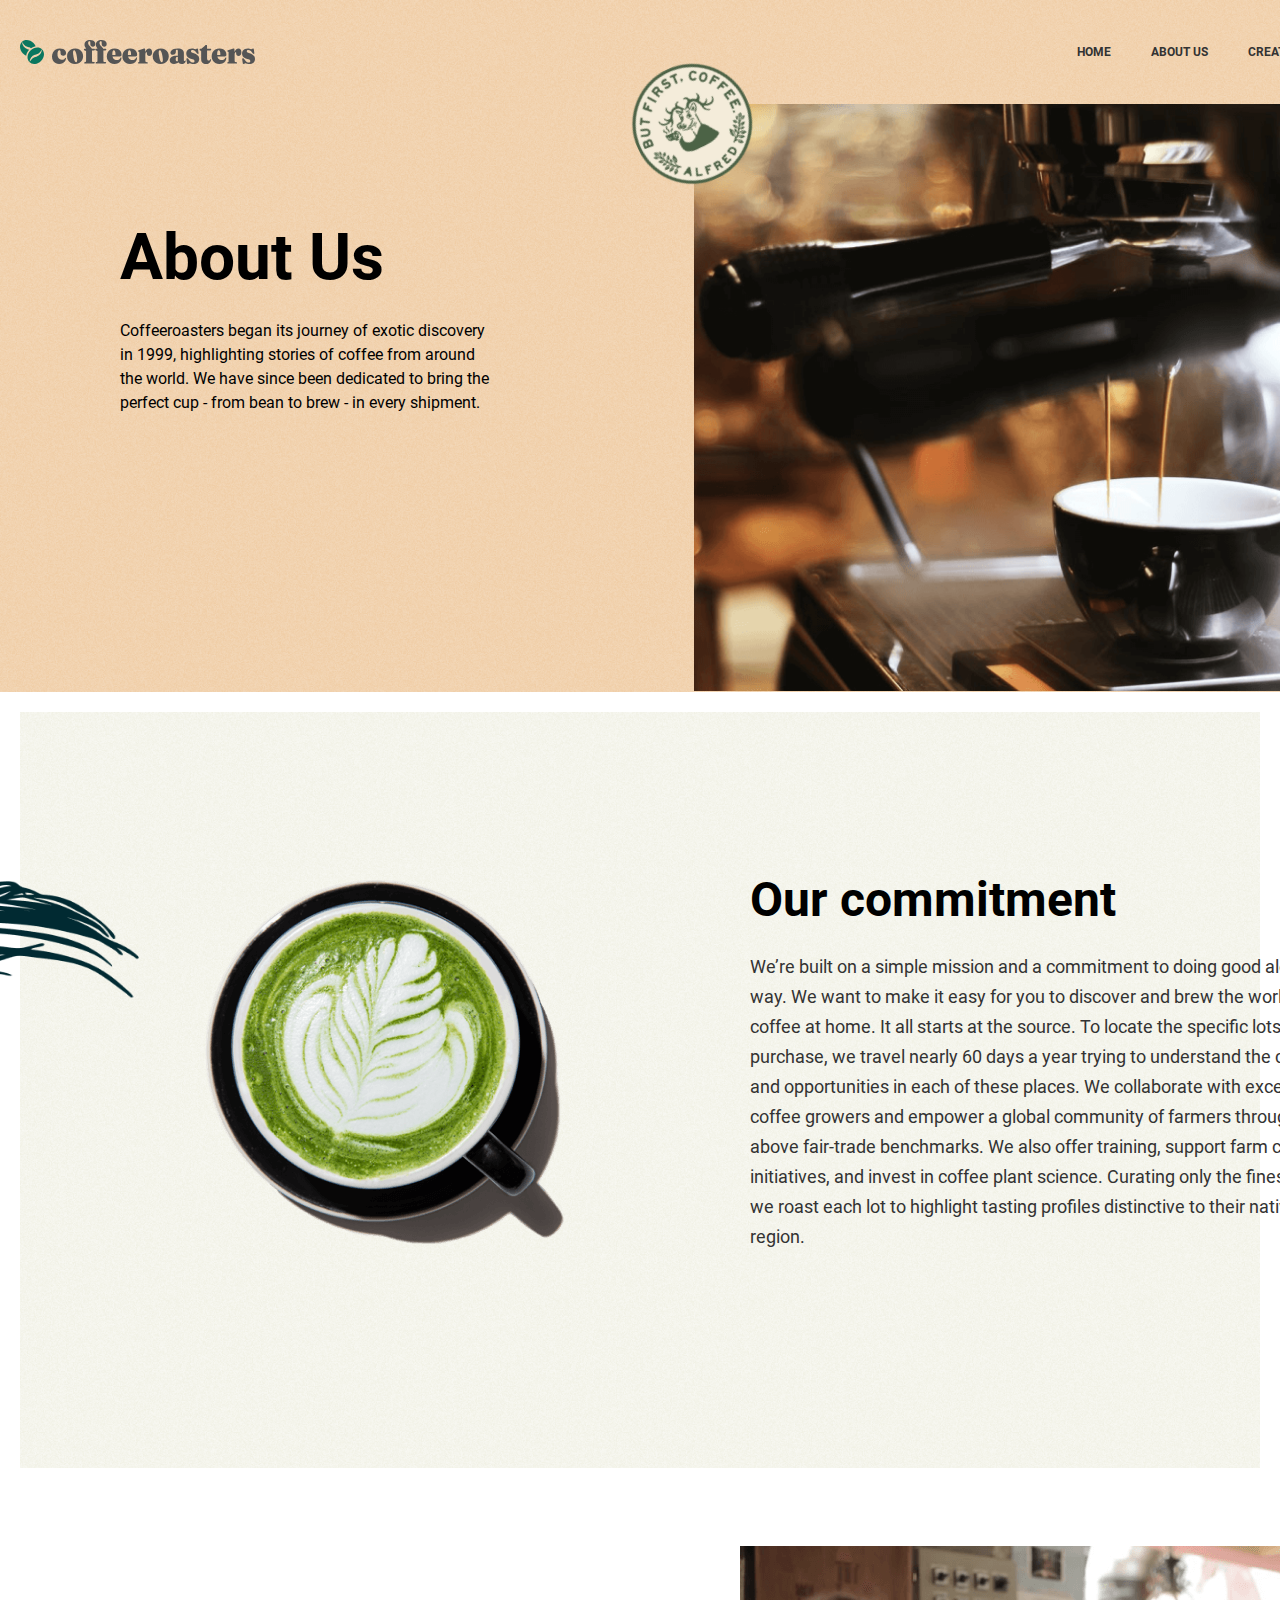
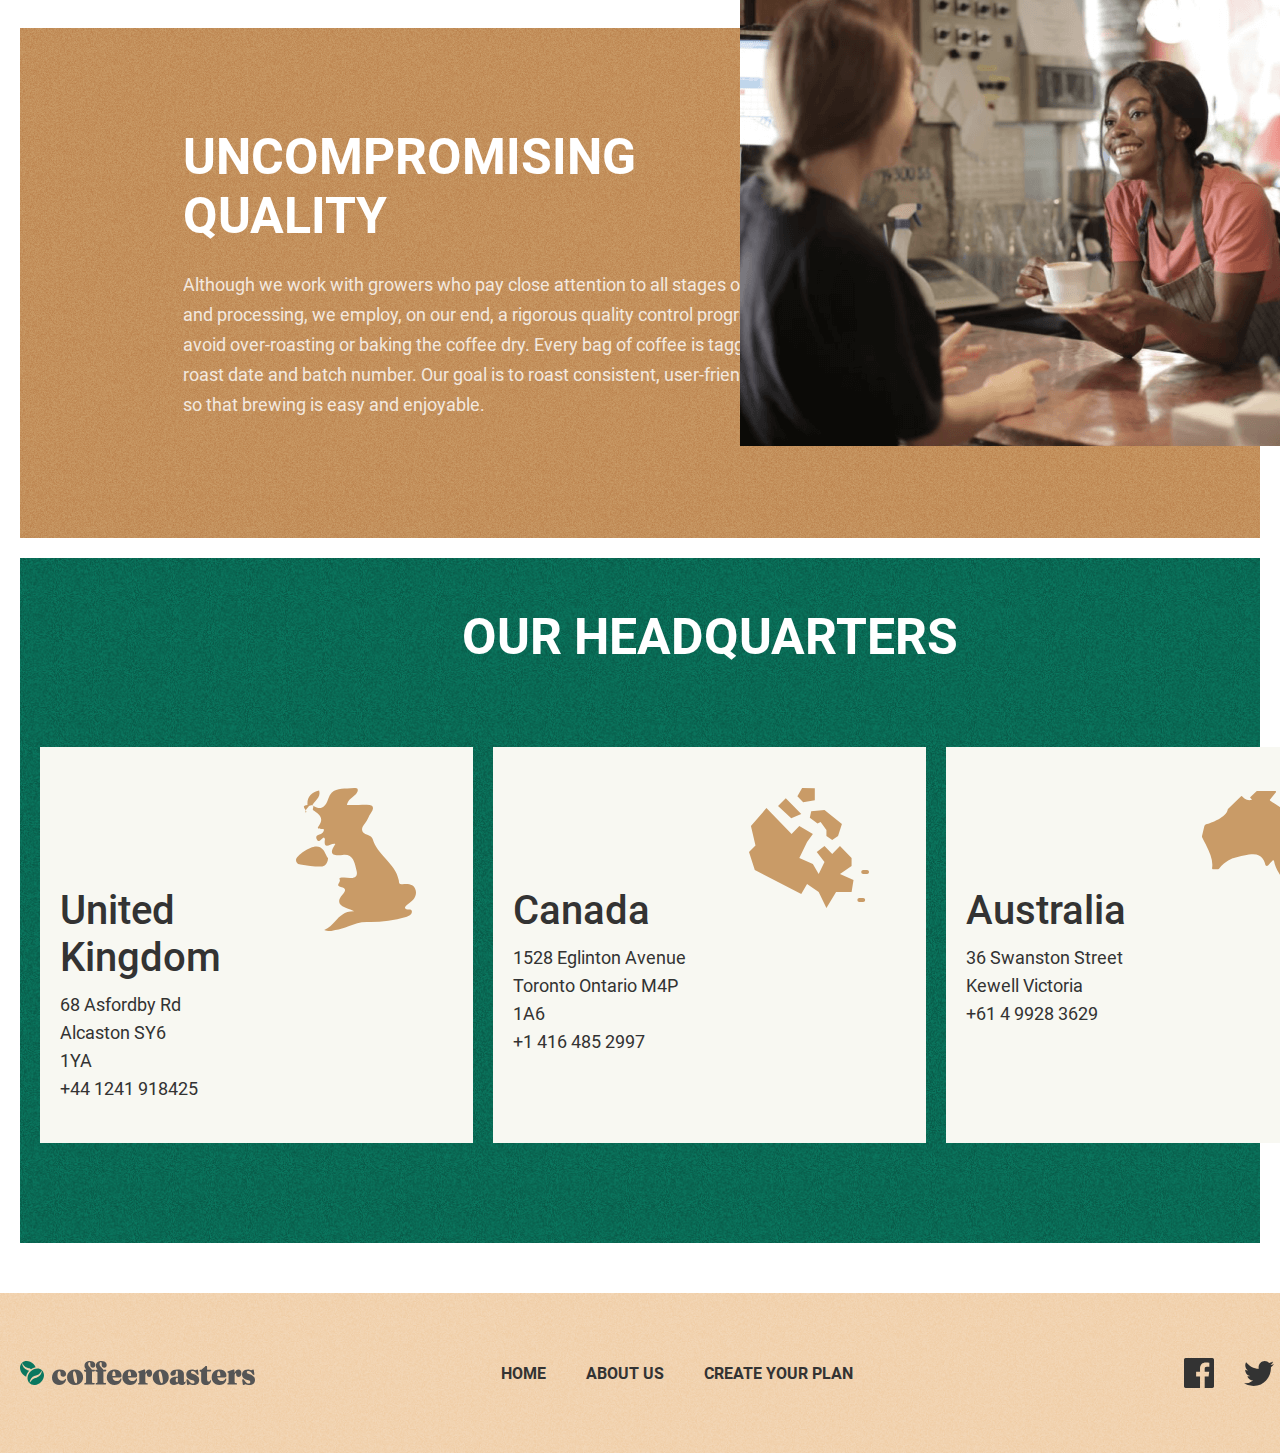
==== about.html @ f2bd2c2a "Add about.html" ====
<!DOCTYPE html>
<html lang="en">
<head>
    <meta charset="UTF-8">
    <meta http-equiv="X-UA-Compatible" content="IE=edge">
    <meta name="viewport" content="width=device-width, initial-scale=1.0">
    <link rel="stylesheet" href="./css/about.css">
    <title>Document</title>
</head>
<body>
    
    <header class="header">
        
        <div class="container">
            
            <div class="header__inner">
                
                <a class="header__logo" href="./index.html">
                    <img class="header__img" src="./img/coffee-logo.svg" alt="coffee-logotip">
                </a>
                
                <nav class="header__menu">
                    
                    <ol class="header__list">
                        
                        <li class="header__item"><a class="header__link" href="./index.html">HOME</a></li>
                        <li class="header__item"><a class="header__link" href="./about.html">ABOUT US</a></li>
                        <li class="header__item"><a class="header__link" href="#">CREATE YOUR PLAN</a></li>
                        
                    </ol>
                    
                </nav>
                
                
            </div>
            
        </div>
        
    </header>
    
    
    <main>
        
        <section class="hero">
            
            <div class="container">
                
                <div class="hero__inner">
                    
                    
                    <h1 class="hero__title">
                        About Us
                    </h1>
                    
                    <p class="hero__text">
                        Coffeeroasters began its journey of exotic discovery in 1999,
                        highlighting stories of coffee from around the world.
                        We have since been dedicated to bring the perfect cup - from bean to brew - in every shipment.
                    </p>
                    
                </div>
                
            </div>
            
        </section>
        
        
        <section class="commitment">
            
            <div class="commitment__inner">
                
                <div class="container">
                    
                    <div class="commitment__wrapper">
                        
                        <img class="commitment__img" src="./img/green-cup.png" alt="">
                        
                        <div class="commitment__cover">
                            
                            <h2 class="commitment__title">Our commitment</h2>
                            
                            <p class="commitment__text">
                                We’re built on a simple mission and a commitment to doing good along the way.
                                We want to make it easy for you to discover and brew the world’s best coffee 
                                at home. It all starts at the source. To locate the specific lots we want
                                to purchase, we travel nearly 60 days a year trying to understand 
                                the challenges and opportunities in each of these places. 
                                We collaborate with exceptional coffee growers and empower 
                                a global community of farmers through with well above fair-trade benchmarks.
                                We also offer training, support farm community initiatives,
                                and invest in coffee plant science. Curating only the finest blends, 
                                we roast each lot to highlight tasting profiles distinctive to their 
                                native growing region.
                            </p>
                            
                        </div>
                        
                        
                    </div>
                    
                </div>
                
                
                
            </div>
            
        </section>
        
        <section class="quality">
            
            <div class="quality__inner">
                
                <div class="container">
                    
                    <div class="quality__wrapper">                     
                        
                        <h2 class="quality__title">
                            Uncompromising quality
                        </h2>
                        
                        <p class="quality__text">
                            Although we work with growers who pay close attention to all 
                            stages of harvest and processing, we employ, on our end, 
                            a rigorous quality control program to avoid over-roasting 
                            or baking the coffee dry. Every bag of coffee is tagged with 
                            a roast date and batch number. Our goal is to roast consistent, 
                            user-friendly coffee, so that brewing is easy and enjoyable.
                        </p>
                        
                    </div>
                    
                    <img class="quality__img" src="./img/woman.png" alt="Two women are drinking coffee">
                    
                </div>
                
            </div>
            
        </section>
        
        
        <section class="headquaters">
            
            <div class="headquaters__inner">
                
                <div class="container">
                    
                    <h2 class="headquaters__title">
                        Our headquarters
                    </h2>
                    
                    <ul class="headquaters__list">
                        
                        <li class="headquaters__item">
                            
                            <div class="headquaters__wrapper">
                                
                                <h3 class="headquaters__text">
                                    United Kingdom
                                </h3>
                            </div>
                            
                            <div class="headquaters__cover">
                                
                                <address class="headquares__address">
                                    68  Asfordby Rd
                                    Alcaston
                                    SY6 1YA
                                </address>
                                
                                <a class="headquaters__tel" href="tel:+44 1241 918425">+44 1241 918425</a>
                                
                                
                            </div>
                            
                            
                            
                            
                        </li>
                        
                        <li class="headquaters__item headquaters__item--second">
                            
                            <div class="headquaters__wrapper ">
                                
                                <h3 class="headquaters__text">
                                    Canada
                                </h3>
                            </div>
                            
                            <div class="headquaters__cover headquaters__cover--second">
                                
                                <address class="headquares__address">
                                    1528  Eglinton Avenue
                                    Toronto
                                    Ontario M4P 1A6
                                </address>
                                
                                <a class="headquaters__tel" href="tel:+1 416 485 2997">+1 416 485 2997</a>
                                
                            </div>
                            
                        </li>
                        
                        <li class="headquaters__item headquaters__item--third">
                            
                            <div class="headquaters__wrapper">
                                
                                <h3 class="headquaters__text">
                                    Australia
                                </h3>
                            </div>
                            
                            <div class="headquaters__cover headquaters__cover--third">
                                
                                <address class="headquares__address">
                                    36 Swanston Street
                                    Kewell
                                    Victoria  
                                </address>
                                
                                <a class="headquaters__tel" href="tel:+61 4 9928 3629">+61 4 9928 3629</a>
                                
                                
                            </div>
                            
                        </li>
                        
                    </ul>
                    
                </div>
                
                
            </div>
            
        </section>
        
        
    </main>
    
    
    <footer class="footer">
        
        <div class="container">
            
            <div class="footer__inner">
                
                <a class="footer__logo" href="./index.html">
                    <img class="footer__img" src="./img/coffee-logo.svg" alt="coffeeroaster-logotip">
                </a>
                
                
                
                <ol class="footer__list">
                    
                    <li class="footer__item"><a class="footer__link" href="#">HOME</a></li>
                    <li class="footer__item"><a class="footer__link" href="#">ABOUT US</a></li>
                    <li class="footer__item"><a class="footer__link" href="#">CREATE YOUR PLAN</a></li>
                    
                </ol>
                
                <ul class="footer__search">
                    <li class="footer__social">
                        <a class="footer__network" href="https://www.facebook.com/" target="_blank"><img class="footer__pic" src="./img/facebook.svg" alt="facebook logo"></a>
                    </li>
                    
                    <li class="footer__social">
                        <a class="footer__network" href="https://ru-ru.facebook.com/TwitterInc/" target="_blank"><img class="footer__twitter" src="./img/twitter.svg" alt="twitter logo"></a>
                    </li>
                    
                    <li class="footer__social">
                        <a class="footer__network" href="https://www.instagram.com/" target="blank"><img class="footer__pic" src="./img/instagram.svg" alt="instagram logo"></a>
                    </li>
                </ul>
                
                
            </div>
            
            
        </div>
        
    </footer>
    
</body>
</html>
---- css/about.css ----
/* roboto-regular - latin */
@font-face {
    font-family: 'Roboto';
    font-style: normal;
    font-weight: 400;
    src: local(''),
    url('../fonts/roboto-v29-latin-regular.woff2') format('woff2'), /* Chrome 26+, Opera 23+, Firefox 39+ */
    url('../fonts/roboto-v29-latin-regular.woff') format('woff'); /* Chrome 6+, Firefox 3.6+, IE 9+, Safari 5.1+ */
}
/* roboto-500 - latin */
@font-face {
    font-family: 'Roboto';
    font-style: normal;
    font-weight: 500;
    src: local(''),
    url('../fonts/roboto-v29-latin-500.woff2') format('woff2'), /* Chrome 26+, Opera 23+, Firefox 39+ */
    url('../fonts/roboto-v29-latin-500.woff') format('woff'); /* Chrome 6+, Firefox 3.6+, IE 9+, Safari 5.1+ */
}
/* roboto-700 - latin */
@font-face {
    font-family: 'Roboto';
    font-style: normal;
    font-weight: 700;
    src: local(''),
    url('../fonts/roboto-v29-latin-700.woff2') format('woff2'), /* Chrome 26+, Opera 23+, Firefox 39+ */
    url('../fonts/roboto-v29-latin-700.woff') format('woff'); /* Chrome 6+, Firefox 3.6+, IE 9+, Safari 5.1+ */
}

*
{box-sizing: border-box;
}

img{
    vertical-align: middle;
    object-fit: cover;
}

body{
    margin: 0;
    padding: 0;
    font-family: "Roboto", "Aria", sans-serif;
    overflow-x: hidden;
}

.container{
    width: 1380px;
    margin: 0 auto;
    padding: 0 20px;
}

.visually-hidden {
    clip: rect(0 0 0 0);
    clip-path: inset(50%);
    height: 1px;
    overflow: hidden;
    position: absolute;
    white-space: nowrap;
    width: 1px;
}


.header{
    background-image: url("../img/back-img.png");
    background-repeat: no-repeat;
    background-size: cover;
    background-color: #F3D7B7;
    background-blend-mode:overlay;
    padding-top: 40px;
    padding-bottom: 40px;
    
}



.header__inner{
    display: flex;
    align-items: center;
    
    
}

.header__menu{
    margin-left: auto;
}

.header__list{
    display: flex;
    align-items: center;
    margin: 0;
    padding: 0;
    list-style: none;
    
    
}

.header__item{
    font-size: 12px;
    font-weight: 700;
    line-height: 14.06px;
}

.header__item ~ .header__item{
    margin-left: 40px;
}

.header__link{
    color:#333333;
    text-decoration: none;
}


/* ================hero=============== */


.hero{
    padding:116px 0 261px 0;
    background-image: url("../img/coffee-grinder.png"), url("../img/back-img.png") ;
    background-repeat: no-repeat;
    background-size: contain , 100%;
    background-position: calc(50% + 404px) calc(50% - 1px), center center;
    background-color: #f3d7b7;
    background-blend-mode: normal, overlay;
    position: relative;
}

.hero::before{
    position: absolute;
    top: -60px;
    left: calc(50% - 27px);
    z-index: 10;
    display: block;
    width: 160px;
    height: 160px;
    background-image: url("../img/deer-logo.svg");
    background-size: contain;
    background-repeat: no-repeat;
    content: "";
    
}

.hero__inner{
    width: 472px;
    padding-left: 100px;
    
}



.hero__title{
    font-weight: 700;
    font-size: 64px ;
    line-height:75px;
    margin-top: 0;
    margin-bottom: 24px;
}

.hero__text{
    font-weight: 400;
    font-size: 16px;
    line-height: 24px;
    margin-top: 0;
}

/* ================== ======================= */


.commitment {  
    margin-top: 20px;
    margin-bottom: 160px;
    padding: 0 20px;    
}

.commitment__inner {
    background-image: url("../img/collect-back.png");
    background-repeat: no-repeat;
    background-size: 100%;
    background-color: #F8F8F2;
    background-blend-mode: overlay;
    margin: 0 auto;
    padding: 160px 64px 216px 165px ;
    position: relative;
    z-index: 1;
}

.commitment__inner::before{
    width: 402px;
    height: 300px;
    position: absolute;
    top: 88px;
    right: calc(50% + 501px);
    z-index: -1;
    display: block;
    background-image: url("../img/green.png");
    background-size: 402px 300px;
    background-repeat: no-repeat; 
    content: "";
}

.commitment__wrapper {
    display: flex;
    align-items: center;
    
    
}

.commitment__img{
    width: 360px;
    height: 364px;
    margin-right: 185px;
    
}

.commitment__cover {
    width: 626px;
    
}
.commitment__title {
    font-size: 48px;
    font-weight: 700;
    line-height: 56px;
    margin-top: 0;
    margin-bottom: 24px;
    
}
.commitment__text {
    font-size: 18px;
    font-weight: 400;
    line-height: 30px;
    color: #333333;
    margin: 0;
}


/* ===============quality============ */


.quality {
    margin-bottom: 20px;
    padding: 0 20px;
    position: relative;
    
}
.quality__inner {
    padding-top:100px ;
    padding-left: 143px;
    padding-bottom: 118px;
    background-image: url("../img/choice-back.png");
    background-size: contain;
    background-color: #C99B67;
    background-blend-mode: overlay;
    
    
}

.quality__wrapper {
    width: 639px;
}


.quality__title {
    font-size: 50px;
    font-weight: 700;
    line-height: 59px;
    margin-top: 0;
    margin-bottom: 24px;
    text-transform: uppercase;
    color:#FFFFFF;
    
}
.quality__text {
    font-size: 18px;
    font-weight: 400;
    line-height: 30px; 
    color: #FFFFFF;
    margin: 0;
    opacity: 0.8;
}
.quality__img {
    width:550px ;
    height:500px ;
    position: absolute;
    top: -82px;
    left: calc(50% + 100px);
    
}


/* ====================headquaters============= */

.headquaters {
    margin-bottom: 50px;
    padding: 0 20px;   
}
.headquaters__inner {
    background-image: url("../img/choice-back.png");
    background-repeat: no-repeat;
    background-size: cover;
    background-color:#0A775F;
    background-blend-mode: overlay;
    padding-top: 50px;
    padding-bottom: 100px;
}

.headquaters__title{
    font-size: 50px;
    font-weight: 700;
    line-height: 59px;
    text-transform: uppercase;
    text-align: center;
    color: #FFFFFF;
    margin-top: 0;
    margin-bottom: 80px;
    
}


.headquaters__list {
    display: flex;
    margin: 0;
    padding: 0;
    list-style: none;
    
}
.headquaters__item {
    width: 433px;
    padding: 140px 0 40px 20px;
    background-color: #F8F8F2;
    position: relative;
}

.headquaters__item--second{
    margin: 0 20px;
}

.headquaters__item::after{
    width: 120px;
    height: 143px;
    position: absolute;
    top: 41px;
    left: 256px;
    z-index: 2;
    background-image: url("../img/map-first.svg");
    background-repeat: no-repeat;
    content: "";
}

.headquaters__item--second::after{
    width: 120px;
    height: 120px;
    position: absolute;
    top: 41px;
    left: 256px;
    z-index: 2;
    background-image: url("../img/map-second.svg");
    background-repeat: no-repeat;
    content: "";

}


.headquaters__item--third::after{
    width: 120px;
    height: 107px;
    position: absolute;
    top: 41px;
    left: 256px;
    z-index: 2;
    background-image: url("../img/map-third.svg");
    background-repeat: no-repeat;
    content: "";

}

.headquaters__cover{
    width: 141px;
}

.headquaters__cover--second{
    width: 178px;
}

.headquaters__cover--third{
    width: 159px;
}

.headquaters__wrapper {
    width: 231px;
}
.headquaters__text {
    font-size: 40px;
    font-weight: 500;
    line-height: 47px;
    color: #333333;
    margin-top: 0;
    margin-bottom: 10px;
    
}


.headquares__address { 
    font-style: normal; 
    font-size: 18px;
    font-weight: 400;
    line-height: 28px;
    color: #333333;
    
}
.headquaters__tel {
    font-size: 18px;
    font-weight: 400;
    line-height: 28px;
    color: #333333;
    text-decoration: none;
}


/* ==============footer============= */




.footer {
    background-image: url("../img/back-img.png");
    background-repeat: no-repeat;
    background-size: cover;
    background-color: #F3D7B7;
    background-blend-mode:overlay;
    padding: 65px 0 ;
}

.footer__inner {
    display: flex;
    align-items: center;
}
.footer__logo {
    margin-right: 246px;
}


.footer__list {
    display: flex;
    align-items: center;
    margin: 0;
    padding: 0;
    list-style: none;
}
.footer__item {
    margin-right: 40px;
}

.footer__item:nth-child(3){
    margin-right: 331px;

}


.footer__link {
    font-size: 16px;
    font-weight: 700;
    line-height: 19px;
    text-transform: uppercase;
    text-decoration: none;
    color: #333333;
}


.footer__search {
    display: flex;
    align-items: center;
    margin: 0;
    padding: 0;
    list-style: none;
}
.footer__social {
    margin-right: 30px;
}

.footer__social:nth-child(3){
    margin-right:0 ;
}

.footer__pic{
    width: 30px;
    height: 30px;
}

.footer__twitter{
    width: 30px;
    height: 25px;
}
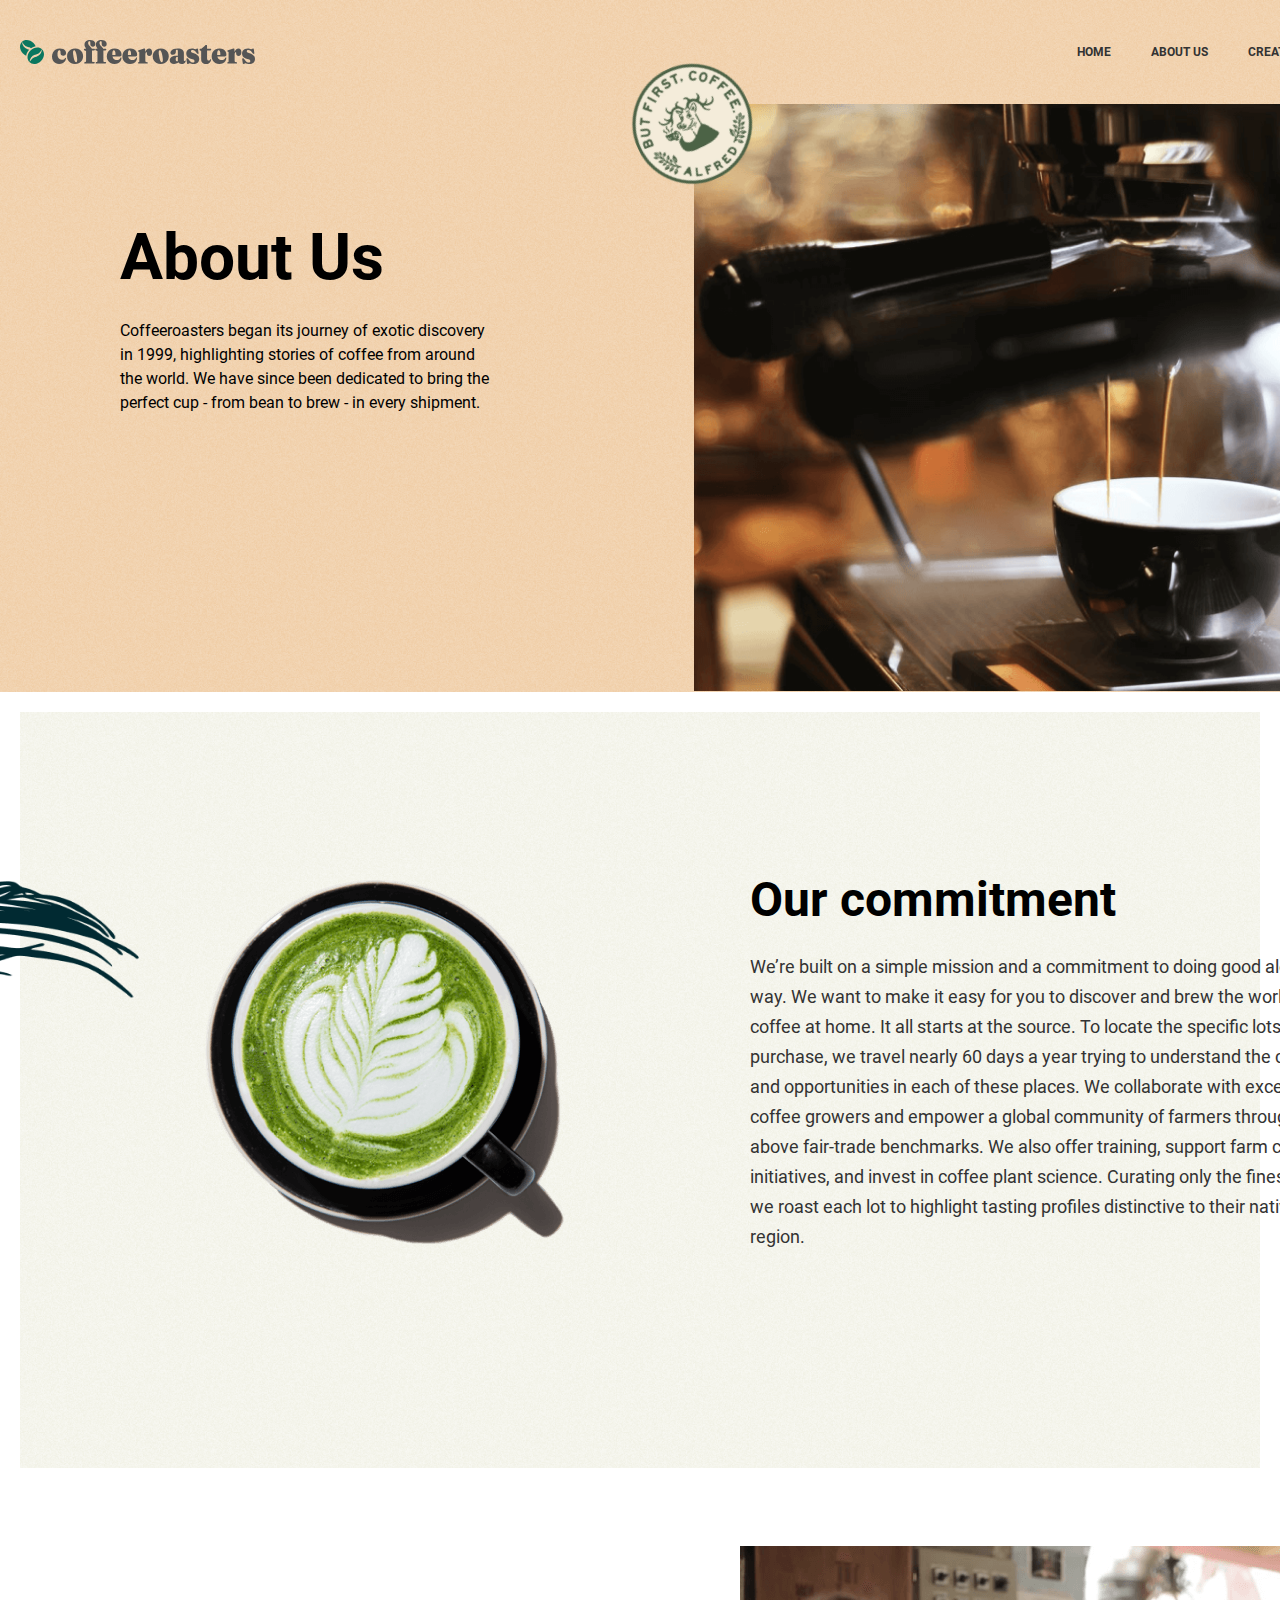
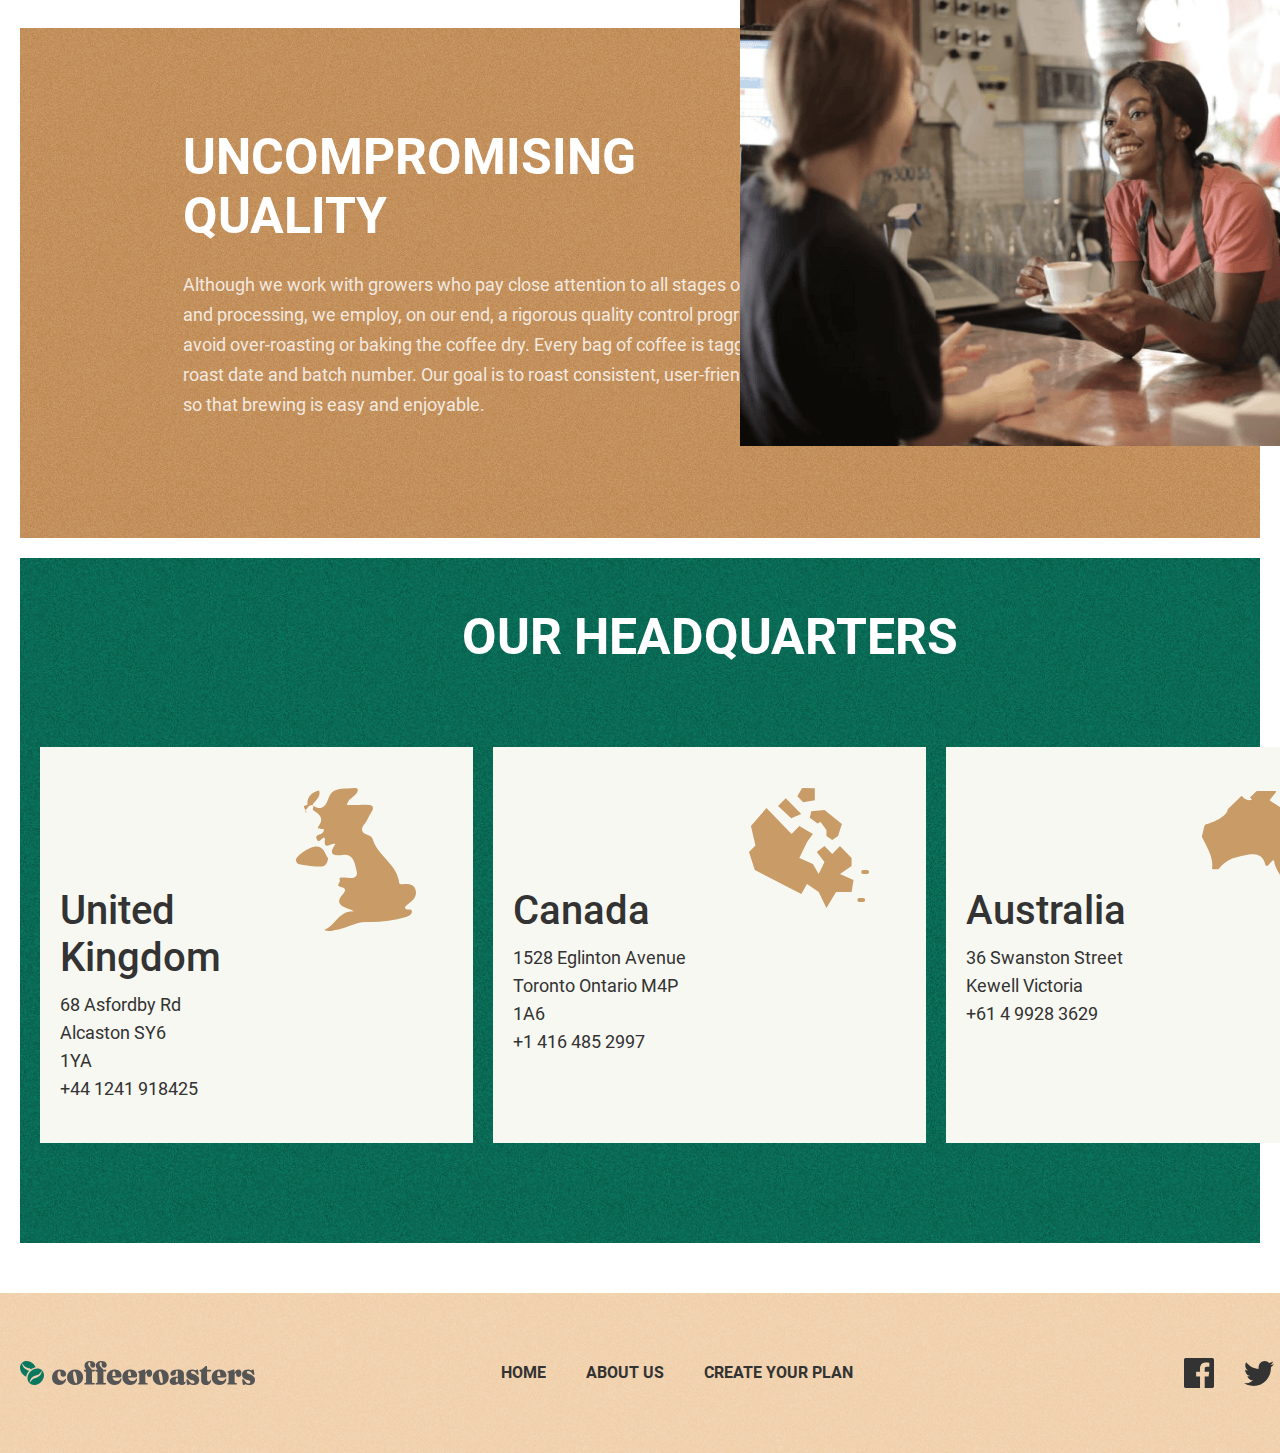
==== commit e88f2221: "Add sass blocks" ====
--- a/about.html
+++ b/about.html
@@ -4,28 +4,28 @@
     <meta charset="UTF-8">
     <meta http-equiv="X-UA-Compatible" content="IE=edge">
     <meta name="viewport" content="width=device-width, initial-scale=1.0">
-    <link rel="stylesheet" href="./css/about.css">
+    <link rel="stylesheet" href="./css/main.min.css">
     <title>Document</title>
 </head>
 <body>
     
-    <header class="header">
+    <about-header class="about-header">
         
         <div class="container">
             
-            <div class="header__inner">
-                
-                <a class="header__logo" href="./index.html">
-                    <img class="header__img" src="./img/coffee-logo.svg" alt="coffee-logotip">
+            <div class="about-header__inner">
+                
+                <a class="about-header__logo" href="./index.html">
+                    <img class="about-header__img" src="./img/coffee-logo.svg" alt="coffee-logotip">
                 </a>
                 
-                <nav class="header__menu">
-                    
-                    <ol class="header__list">
-                        
-                        <li class="header__item"><a class="header__link" href="./index.html">HOME</a></li>
-                        <li class="header__item"><a class="header__link" href="./about.html">ABOUT US</a></li>
-                        <li class="header__item"><a class="header__link" href="#">CREATE YOUR PLAN</a></li>
+                <nav class="about-header__menu">
+                    
+                    <ol class="about-header__list">
+                        
+                        <li class="about-header__item"><a class="about-header__link" href="./index.html">HOME</a></li>
+                        <li class="about-header__item"><a class="about-header__link" href="./about.html">ABOUT US</a></li>
+                        <li class="about-header__item"><a class="about-header__link" href="#">CREATE YOUR PLAN</a></li>
                         
                     </ol>
                     
@@ -36,23 +36,23 @@
             
         </div>
         
-    </header>
+    </about-header>
     
     
     <main>
         
-        <section class="hero">
+        <section class="about-hero">
             
             <div class="container">
                 
-                <div class="hero__inner">
-                    
-                    
-                    <h1 class="hero__title">
+                <div class="about-hero__inner">
+                    
+                    
+                    <h1 class="about-hero__title">
                         About Us
                     </h1>
                     
-                    <p class="hero__text">
+                    <p class="about-hero__text">
                         Coffeeroasters began its journey of exotic discovery in 1999,
                         highlighting stories of coffee from around the world.
                         We have since been dedicated to bring the perfect cup - from bean to brew - in every shipment.
@@ -73,7 +73,9 @@
                     
                     <div class="commitment__wrapper">
                         
-                        <img class="commitment__img" src="./img/green-cup.png" alt="">
+                        <img class="commitment__img" src="./img/green-cup.png" 
+                        srcset="./img/green-cup.png 1x, ./img/green-cup@2x.png 2x"
+                        alt="a cup of milk on the surface painted leaf" width="360px" height="364px">
                         
                         <div class="commitment__cover">
                             
@@ -129,7 +131,8 @@
                         
                     </div>
                     
-                    <img class="quality__img" src="./img/woman.png" alt="Two women are drinking coffee">
+                    <img class="quality__img" src="./img/woman.png" srcset="./img/woman.png 1x, ./img/woman@2x.png 2x"
+                    alt="Two women are drinking coffee" width="550" height="500">
                     
                 </div>
                 
--- a/css/main.min.css
+++ b/css/main.min.css
@@ -0,0 +1,2 @@
+@font-face{font-family:'Roboto';font-style:normal;font-weight:400;src:local(""),url("../fonts/roboto-v29-latin-regular.woff2") format("woff2"),url("../fonts/roboto-v29-latin-regular.woff") format("woff")}@font-face{font-family:'Roboto';font-style:normal;font-weight:500;src:local(""),url("../fonts/roboto-v29-latin-500.woff2") format("woff2"),url("../fonts/roboto-v29-latin-500.woff") format("woff")}@font-face{font-family:'Roboto';font-style:normal;font-weight:700;src:local(""),url("../fonts/roboto-v29-latin-700.woff2") format("woff2"),url("../fonts/roboto-v29-latin-700.woff") format("woff")}/*! normalize.css v8.0.1 | MIT License | github.com/necolas/normalize.css */html{line-height:1.15;-webkit-text-size-adjust:100%}body{margin:0}main{display:block}h1{font-size:2em;margin:0.67em 0}hr{-webkit-box-sizing:content-box;box-sizing:content-box;height:0;overflow:visible}pre{font-family:monospace, monospace;font-size:1em}a{background-color:transparent}abbr[title]{border-bottom:none;text-decoration:underline;-webkit-text-decoration:underline dotted;text-decoration:underline dotted}b,strong{font-weight:bolder}code,kbd,samp{font-family:monospace, monospace;font-size:1em}small{font-size:80%}sub,sup{font-size:75%;line-height:0;position:relative;vertical-align:baseline}sub{bottom:-0.25em}sup{top:-0.5em}img{border-style:none}button,input,optgroup,select,textarea{font-family:inherit;font-size:100%;line-height:1.15;margin:0}button,input{overflow:visible}button,select{text-transform:none}button,[type="button"],[type="reset"],[type="submit"]{-webkit-appearance:button}button::-moz-focus-inner,[type="button"]::-moz-focus-inner,[type="reset"]::-moz-focus-inner,[type="submit"]::-moz-focus-inner{border-style:none;padding:0}button:-moz-focusring,[type="button"]:-moz-focusring,[type="reset"]:-moz-focusring,[type="submit"]:-moz-focusring{outline:1px dotted ButtonText}fieldset{padding:0.35em 0.75em 0.625em}legend{-webkit-box-sizing:border-box;box-sizing:border-box;color:inherit;display:table;max-width:100%;padding:0;white-space:normal}progress{vertical-align:baseline}textarea{overflow:auto}[type="checkbox"],[type="radio"]{-webkit-box-sizing:border-box;box-sizing:border-box;padding:0}[type="number"]::-webkit-inner-spin-button,[type="number"]::-webkit-outer-spin-button{height:auto}[type="search"]{-webkit-appearance:textfield;outline-offset:-2px}[type="search"]::-webkit-search-decoration{-webkit-appearance:none}::-webkit-file-upload-button{-webkit-appearance:button;font:inherit}details{display:block}summary{display:list-item}template{display:none}[hidden]{display:none}html{height:100%;scroll-behavior:smooth}*,*::before,*::after{-webkit-box-sizing:border-box;box-sizing:border-box}body{display:-webkit-box;display:-ms-flexbox;display:flex;-webkit-box-orient:vertical;-webkit-box-direction:normal;-ms-flex-direction:column;flex-direction:column;height:100%;margin:0;padding:0;font-family:"Roboto", "Aria", sans-serif;overflow-x:hidden}main{-webkit-box-flex:1;-ms-flex-positive:1;flex-grow:1}img{max-width:100%;height:auto;vertical-align:middle;-o-object-fit:cover;object-fit:cover}.visually-hidden{clip:rect(0 0 0 0);-webkit-clip-path:inset(50%);clip-path:inset(50%);height:1px;overflow:hidden;position:absolute;white-space:nowrap;width:1px}.container{width:1380px;margin:0 auto;padding:0 20px}.header{background-image:url("../img/back-img.png");background-repeat:no-repeat;background-size:cover;background-color:#F3D7B7;background-blend-mode:overlay;padding-top:40px;padding-bottom:40px}.header__inner{display:-webkit-box;display:-ms-flexbox;display:flex;-webkit-box-align:center;-ms-flex-align:center;align-items:center}.header__menu{margin-left:auto}.header__list{display:-webkit-box;display:-ms-flexbox;display:flex;-webkit-box-align:center;-ms-flex-align:center;align-items:center;margin:0;padding:0;list-style:none}.header__item{font-size:12px;font-weight:700;line-height:14.06px}.header__item ~ .header__item{margin-left:40px}.header__link{color:#333333;text-decoration:none}.hero{padding:116px 0 249px 0;background-image:url("../img/two-cups.png"),url("../img/back-img.png");background-repeat:no-repeat;background-size:contain , 100%;background-position:calc(50% + 404px) calc(50% - 1px),center center;background-color:#f3d7b7;background-blend-mode:normal, overlay;position:relative}.hero::before{position:absolute;top:-60px;left:calc(50% - 27px);z-index:10;display:block;width:160px;height:160px;background-image:url("../img/deer-logo.svg");background-size:contain;background-repeat:no-repeat;content:""}.hero__inner{width:564px;padding-left:100px}.hero__title{font-weight:700;font-size:64px;line-height:75px;margin-top:0;margin-bottom:24px}.hero__text{font-weight:400;font-size:16px;line-height:24px;margin-top:0;margin-bottom:34px}.hero__click{display:inline-block;font-size:16px;font-weight:500;line-height:18.75px;text-decoration:none;padding:16px 24px;color:#FFFFFF;background-color:#0A775F;border-radius:100px}.hero__logo{position:absolute;top:-82px;right:590px}.collection{margin-top:20px;margin-bottom:20px;padding:0 20px;background-color:#FFFFFF}.collection__inner{background-image:url("../img/collect-back.png");background-repeat:no-repeat;background-size:100%;background-color:#F8F8F2;background-blend-mode:overlay;margin:0 auto;padding:50px 0px;position:relative}.collection__inner::before{width:402px;height:300px;position:absolute;top:88px;right:calc(50% + 501px);display:block;background-image:url("../img/green.png");background-size:402px 300px;background-repeat:no-repeat;content:""}.collection__title{font-size:50px;font-weight:700;line-height:58.59px;text-align:center;margin-top:0;margin-bottom:80px}.collection__list{width:1114px;margin:0 auto;padding:0;list-style:none;position:relative}.collection__list::after{width:392px;height:477px;position:absolute;top:509px;left:calc(50% + 571px);background-image:url("../img/green2.png");background-size:392px 477px;background-repeat:no-repeat;content:""}.collection__item{display:-webkit-box;display:-ms-flexbox;display:flex;-webkit-box-align:center;-ms-flex-align:center;align-items:center}.collection__item:nth-child(2){-webkit-box-orient:horizontal;-webkit-box-direction:reverse;-ms-flex-direction:row-reverse;flex-direction:row-reverse}.collection__item:nth-child(4){-webkit-box-orient:horizontal;-webkit-box-direction:reverse;-ms-flex-direction:row-reverse;flex-direction:row-reverse}.collection__item--fourth{position:relative}.collection__item--fourth::before{width:316px;height:269px;position:absolute;top:-47px;right:calc(50% + 627px);background-image:url("../img/green3.png");background-size:316px 269px;background-repeat:no-repeat;content:""}.collection__img{width:450px;height:375px;margin-right:117px}.collection__img--right{margin-right:0;margin-left:117px}.collection__wrapper{width:453px}.collection__wrapper--second{width:390px}.collection__wrapper--fourth{width:410px}.collection__text{font-size:48px;font-weight:500;line-height:56px;text-transform:uppercase;color:#333333;margin-top:0;margin-bottom:10px}.collection__info{font-size:22px;font-weight:400;line-height:34px;margin:0}.choice{padding:0 20px 0 20px;margin-bottom:289px;position:relative}.choice__inner{height:703px;background-image:url("../img/choice-back.png");background-size:contain;background-color:#C99B67;background-blend-mode:overlay;padding-top:50px}.choice__wrapper{width:548px;margin:0 auto;margin-bottom:80px}.choice__title{font-size:50px;font-weight:700;line-height:59px;text-transform:uppercase;margin-top:0;margin-bottom:10px;text-align:center;color:#FFFFFF}.choice__text{font-size:16px;font-weight:400;line-height:28px;letter-spacing:0px;text-align:center;margin:0;opacity:80%}.choice__list{display:-webkit-box;display:-ms-flexbox;display:flex;-webkit-box-align:center;-ms-flex-align:center;align-items:center;-webkit-box-pack:center;-ms-flex-pack:center;justify-content:center;list-style:none;margin:0;padding:0;position:absolute;bottom:-189px;left:0;right:0;z-index:2}.choice__item:nth-child(2){margin:0 20px}.choice__list::before{position:absolute;top:-50px;right:calc(50% + 581px);z-index:3;width:140px;height:144px;background-image:url("../img/choice.svg");background-repeat:no-repeat;background-size:140px 144px;content:""}.choice__img{width:433px;height:500px;margin-bottom:28px}.choice__pack{width:377px}.choice__quality{font-size:30px;font-weight:500;line-height:35px;text-transform:uppercase;margin-top:0;margin-bottom:10px;color:#333333}.choice__benefit{font-size:18px;font-weight:400;line-height:28px;margin:0;color:#333333}.works{padding:0 20px 0 20px;margin-bottom:50px;position:relative}.works::before{width:192px;height:129px;position:absolute;top:44px;left:calc(50% + 438px);z-index:2;background-image:url("../img/ball.svg");background-repeat:no-repeat;background-size:192px 129px;content:""}.works__inner{background-image:url("../img/choice-back.png");background-repeat:no-repeat;background-size:cover;background-color:#0A775F;background-blend-mode:overlay;padding-top:50px;padding-bottom:50px}.works__title{font-size:50px;font-weight:700;line-height:59px;text-transform:uppercase;text-align:center;margin-top:0;margin-bottom:110px;color:#FFFFFF}.works__level{width:966px;height:3px;margin-bottom:50px;border-style:dashed;border-color:#C99B67;position:relative;z-index:1}.works__square{width:60px;height:60px;position:absolute;top:-31px;left:-3px;background:#F8F8F2;border:4px solid #C99B67;-webkit-box-sizing:border-box;box-sizing:border-box}.works__square--second{position:absolute;top:-31px;left:452px}.works__square--third{position:absolute;top:-31px;left:905px}.works__list{display:-webkit-box;display:-ms-flexbox;display:flex;list-style:none;margin:0;padding:0;margin-bottom:60px}.works__item{width:433px;padding:20px 20px 40px 20px;background-color:#F8F8F2}.works__item:nth-child(2){margin:0 20px}.works__number{display:block;width:69px;height:75px;font-size:64px;font-weight:400;line-height:75px;margin-left:auto;margin-bottom:45px;color:#333333;opacity:0.8}.works__wrapper{width:385px}.works__cover{width:248px}.works__text{font-size:40px;font-weight:500;line-height:47px;text-transform:uppercase;margin-top:0;margin-bottom:10px;color:#333333}.works__info{font-size:18px;font-weight:400;line-height:28px;margin:0;color:#333333}.works__recover{text-align:center}.works__link{display:inline-block;font-size:16px;font-weight:500;line-height:19px;text-transform:uppercase;text-decoration:none;text-align:center;padding:16px 24px;color:#FFFFFF;background:#C99B67;border-radius:100px}.footer{background-image:url("../img/back-img.png");background-repeat:no-repeat;background-size:cover;background-color:#F3D7B7;background-blend-mode:overlay;padding:65px 0}.footer__inner{display:-webkit-box;display:-ms-flexbox;display:flex;-webkit-box-align:center;-ms-flex-align:center;align-items:center}.footer__logo{margin-right:246px}.footer__list{display:-webkit-box;display:-ms-flexbox;display:flex;-webkit-box-align:center;-ms-flex-align:center;align-items:center;margin:0;padding:0;list-style:none}.footer__item{margin-right:40px}.footer__item:nth-child(3){margin-right:331px}.footer__link{font-size:16px;font-weight:700;line-height:19px;text-transform:uppercase;text-decoration:none;color:#333333}.footer__search{display:-webkit-box;display:-ms-flexbox;display:flex;-webkit-box-align:center;-ms-flex-align:center;align-items:center;margin:0;padding:0;list-style:none}.footer__social{margin-right:30px}.footer__social:nth-child(3){margin-right:0}.footer__pic{width:30px;height:30px}.footer__twitter{width:30px;height:25px}.about-header{background-image:url("../../img/back-img.png");background-repeat:no-repeat;background-size:cover;background-color:#F3D7B7;background-blend-mode:overlay;padding-top:40px;padding-bottom:40px}.about-header__inner{display:-webkit-box;display:-ms-flexbox;display:flex;-webkit-box-align:center;-ms-flex-align:center;align-items:center}.about-header__menu{margin-left:auto}.about-header__list{display:-webkit-box;display:-ms-flexbox;display:flex;-webkit-box-align:center;-ms-flex-align:center;align-items:center;margin:0;padding:0;list-style:none}.about-header__item{font-size:12px;font-weight:700;line-height:14.06px}.about-header__item ~ .about-header__item{margin-left:40px}.about-header__link{color:#333333;text-decoration:none}.about-hero{padding:116px 0 261px 0;background-image:url("../img/coffee-grinder.png"),url("../img/back-img.png");background-repeat:no-repeat;background-size:contain , 100%;background-position:calc(50% + 404px) calc(50% - 1px),center center;background-color:#f3d7b7;background-blend-mode:normal, overlay;position:relative}.about-hero::before{position:absolute;top:-60px;left:calc(50% - 27px);z-index:10;display:block;width:160px;height:160px;background-image:url("../img/deer-logo.svg");background-size:contain;background-repeat:no-repeat;content:""}.about-hero__inner{width:472px;padding-left:100px}.about-hero__title{font-weight:700;font-size:64px;line-height:75px;margin-top:0;margin-bottom:24px}.about-hero__text{font-weight:400;font-size:16px;line-height:24px;margin-top:0}.commitment{margin-top:20px;margin-bottom:160px;padding:0 20px}.commitment__inner{background-image:url("../img/collect-back.png");background-repeat:no-repeat;background-size:100%;background-color:#F8F8F2;background-blend-mode:overlay;margin:0 auto;padding:160px 64px 216px 165px;position:relative;z-index:1}.commitment__inner::before{width:402px;height:300px;position:absolute;top:88px;right:calc(50% + 501px);z-index:-1;display:block;background-image:url("../img/green.png");background-size:402px 300px;background-repeat:no-repeat;content:""}.commitment__wrapper{display:-webkit-box;display:-ms-flexbox;display:flex;-webkit-box-align:center;-ms-flex-align:center;align-items:center}.commitment__img{width:360px;height:364px;margin-right:185px}.commitment__cover{width:626px}.commitment__title{font-size:48px;font-weight:700;line-height:56px;margin-top:0;margin-bottom:24px}.commitment__text{font-size:18px;font-weight:400;line-height:30px;color:#333333;margin:0}.quality{margin-bottom:20px;padding:0 20px;position:relative}.quality__inner{padding-top:100px;padding-left:143px;padding-bottom:118px;background-image:url("../img/choice-back.png");background-size:contain;background-color:#C99B67;background-blend-mode:overlay}.quality__wrapper{width:639px}.quality__title{font-size:50px;font-weight:700;line-height:59px;margin-top:0;margin-bottom:24px;text-transform:uppercase;color:#FFFFFF}.quality__text{font-size:18px;font-weight:400;line-height:30px;color:#FFFFFF;margin:0;opacity:0.8}.quality__img{width:550px;height:500px;position:absolute;top:-82px;left:calc(50% + 100px)}.headquaters{margin-bottom:50px;padding:0 20px}.headquaters__inner{background-image:url("../img/choice-back.png");background-repeat:no-repeat;background-size:cover;background-color:#0A775F;background-blend-mode:overlay;padding-top:50px;padding-bottom:100px}.headquaters__title{font-size:50px;font-weight:700;line-height:59px;text-transform:uppercase;text-align:center;color:#FFFFFF;margin-top:0;margin-bottom:80px}.headquaters__list{display:-webkit-box;display:-ms-flexbox;display:flex;margin:0;padding:0;list-style:none}.headquaters__item{width:433px;padding:140px 0 40px 20px;background-color:#F8F8F2;position:relative}.headquaters__item--second{margin:0 20px}.headquaters__item::after{width:120px;height:143px;position:absolute;top:41px;left:256px;z-index:2;background-image:url("../img/map-first.svg");background-repeat:no-repeat;content:""}.headquaters__item--second::after{width:120px;height:120px;position:absolute;top:41px;left:256px;z-index:2;background-image:url("../img/map-second.svg");background-repeat:no-repeat;content:""}.headquaters__item--third::after{width:120px;height:107px;position:absolute;top:41px;left:256px;z-index:2;background-image:url("../img/map-third.svg");background-repeat:no-repeat;content:""}.headquaters__cover{width:141px}.headquaters__cover--second{width:178px}.headquaters__cover--third{width:159px}.headquaters__wrapper{width:231px}.headquaters__text{font-size:40px;font-weight:500;line-height:47px;color:#333333;margin-top:0;margin-bottom:10px}.headquares__address{font-style:normal;font-size:18px;font-weight:400;line-height:28px;color:#333333}.headquaters__tel{font-size:18px;font-weight:400;line-height:28px;color:#333333;text-decoration:none}.footer{background-image:url("../img/back-img.png");background-repeat:no-repeat;background-size:cover;background-color:#F3D7B7;background-blend-mode:overlay;padding:65px 0}.footer__inner{display:-webkit-box;display:-ms-flexbox;display:flex;-webkit-box-align:center;-ms-flex-align:center;align-items:center}.footer__logo{margin-right:246px}.footer__list{display:-webkit-box;display:-ms-flexbox;display:flex;-webkit-box-align:center;-ms-flex-align:center;align-items:center;margin:0;padding:0;list-style:none}.footer__item{margin-right:40px}.footer__item:nth-child(3){margin-right:331px}.footer__link{font-size:16px;font-weight:700;line-height:19px;text-transform:uppercase;text-decoration:none;color:#333333}.footer__search{display:-webkit-box;display:-ms-flexbox;display:flex;-webkit-box-align:center;-ms-flex-align:center;align-items:center;margin:0;padding:0;list-style:none}.footer__social{margin-right:30px}.footer__social:nth-child(3){margin-right:0}.footer__pic{width:30px;height:30px}.footer__twitter{width:30px;height:25px}
+/*# sourceMappingURL=main.min.css.map */